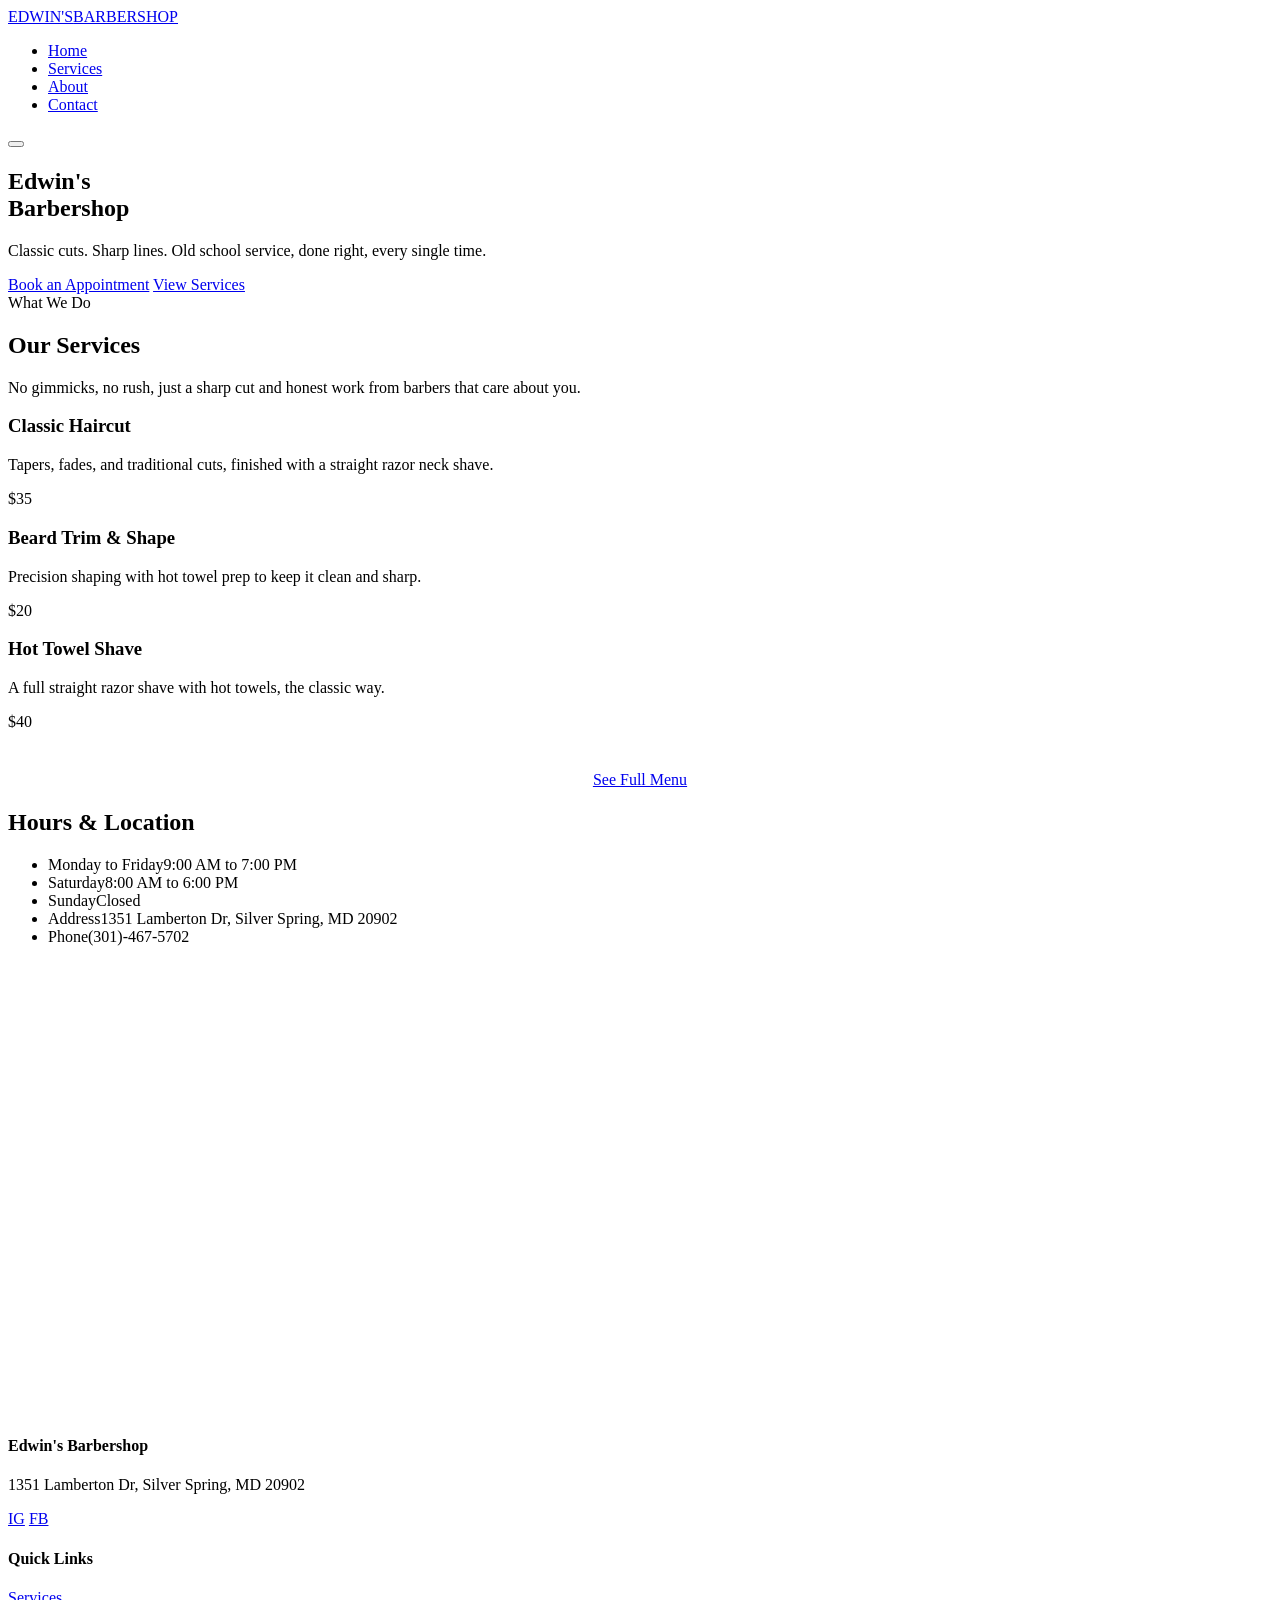
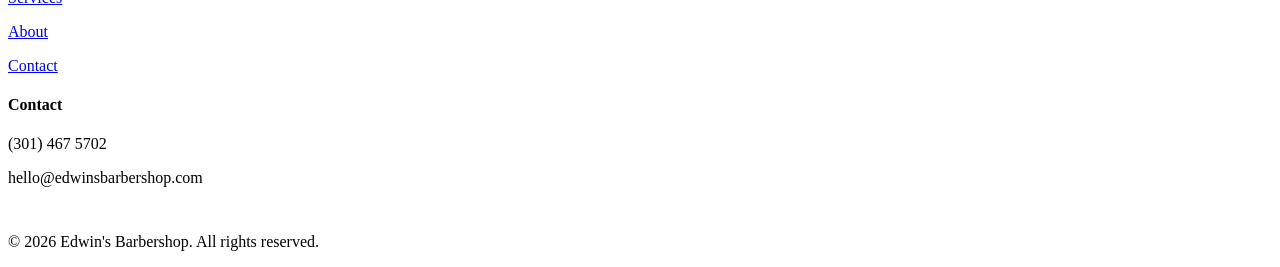
==== index.html @ c6deee6a "Add files via upload" ====
<!DOCTYPE html>
<html lang="en">
<head>
<meta charset="UTF-8">
<meta name="viewport" content="width=device-width, initial-scale=1.0">
<title>Edwin's Barbershop | Classic Cuts, Sharp Lines</title>
<meta name="description" content="Edwin's Barbershop. Classic haircuts, beard trims, and hot towel shaves. Walk ins welcome.">
<link rel="icon" href="images/favicon.ico" sizes="any">
<link rel="icon" type="image/png" sizes="32x32" href="images/favicon-32x32.png">
<link rel="icon" type="image/png" sizes="16x16" href="images/favicon-16x16.png">
<link rel="apple-touch-icon" href="images/apple-touch-icon.png">
<link rel="preconnect" href="https://fonts.googleapis.com">
<link href="https://fonts.googleapis.com/css2?family=Bebas+Neue&family=Libre+Baskerville:ital,wght@0,400;0,700;1,400&display=swap" rel="stylesheet">
<link rel="stylesheet" href="css/style.css">
</head>
<body>

<header class="site-header">
  <div class="nav-inner">
    <a href="index.html" class="logo">EDWIN'S<span>BARBERSHOP</span></a>
    <ul class="nav-links">
      <li><a href="index.html" class="active">Home</a></li>
      <li><a href="services.html">Services</a></li>
      <li><a href="about.html">About</a></li>
      <li><a href="contact.html">Contact</a></li>
    </ul>
    <button class="menu-toggle" aria-label="Toggle menu"><span></span><span></span><span></span></button>
  </div>
</header>

<section class="hero">
  <div class="hero-photo"></div>
  <div class="hero-content">
    <h1>Edwin's<br>Barbershop</h1>
    <p class="lead">Classic cuts. Sharp lines. Old school service, done right, every single time.</p>
    <div class="hero-actions">
      <a href="contact.html" class="btn">Book an Appointment</a>
      <a href="services.html" class="btn btn-outline">View Services</a>
    </div>
  </div>
</section>

<div class="pole-divider"></div>

<section>
  <div class="container">
    <div class="section-head">
      <span class="eyebrow">What We Do</span>
      <h2>Our Services</h2>
      <p>No gimmicks, no rush, just a sharp cut and honest work from barbers that care about you.</p>
    </div>
    <div class="grid-3">
      <div class="card">
        <h3>Classic Haircut</h3>
        <p>Tapers, fades, and traditional cuts, finished with a straight razor neck shave.</p>
        <span class="price">$35</span>
      </div>
      <div class="card">
        <h3>Beard Trim &amp; Shape</h3>
        <p>Precision shaping with hot towel prep to keep it clean and sharp.</p>
        <span class="price">$20</span>
      </div>
      <div class="card">
        <h3>Hot Towel Shave</h3>
        <p>A full straight razor shave with hot towels, the classic way.</p>
        <span class="price">$40</span>
      </div>
    </div>
    <div style="text-align:center; margin-top:2.5rem;">
      <a href="services.html" class="btn btn-outline">See Full Menu</a>
    </div>
  </div>
</section>

<section>
  <div class="container">
    <div class="section-head">
      <h2>Hours &amp; Location</h2>
    </div>
    <div class="grid-2">
      <ul class="info-list">
        <li><span>Monday to Friday</span><span>9:00 AM to 7:00 PM</span></li>
        <li><span>Saturday</span><span>8:00 AM to 6:00 PM</span></li>
        <li><span>Sunday</span><span>Closed</span></li>
        <li><span>Address</span><span>1351 Lamberton Dr, Silver Spring, MD 20902</span></li>
        <li><span>Phone</span><span>(301)-467-5702</span></li>
      </ul>
      <div class="map-placeholder"><iframe src="https://www.google.com/maps/embed?pb=!1m18!1m12!1m3!1d3098.8753558044227!2d-77.03453072363095!3d39.04096127169382!2m3!1f0!2f0!3f0!3m2!1i1024!2i768!4f13.1!3m3!1m2!1s0x89b7cf72e9d12ccf%3A0x680ea83f534a2557!2s1351%20Lamberton%20Dr%2C%20Silver%20Spring%2C%20MD%2020902!5e0!3m2!1sen!2sus!4v1785054197834!5m2!1sen!2sus" width="600" height="450" style="border:0;" allowfullscreen="" loading="lazy" referrerpolicy="strict-origin-when-cross-origin"></iframe></div>
    </div>
  </div>
</section>

<footer class="site-footer">
  <div class="container">
    <div class="footer-grid">
      <div>
        <h4>Edwin's Barbershop</h4>
        <p>1351 Lamberton Dr, Silver Spring, MD 20902</p>
        <div class="social-row">
          <a href="#" aria-label="Instagram">IG</a>
          <a href="#" aria-label="Facebook">FB</a>
        </div>
      </div>
      <div>
        <h4>Quick Links</h4>
        <p><a href="services.html">Services</a></p>
        <p><a href="about.html">About</a></p>
        <p><a href="contact.html">Contact</a></p>
      </div>
      <div>
        <h4>Contact</h4>
        <p>(301) 467 5702</p>
        <p>hello@edwinsbarbershop.com</p>
      </div>
    </div>
    <div class="pole-divider" style="height:6px; margin-bottom:1.5rem;"></div>
    <p class="footer-bottom">&copy; 2026 Edwin's Barbershop. All rights reserved.</p>
  </div>
</footer>

<script src="js/script.js"></script>
</body>
</html>
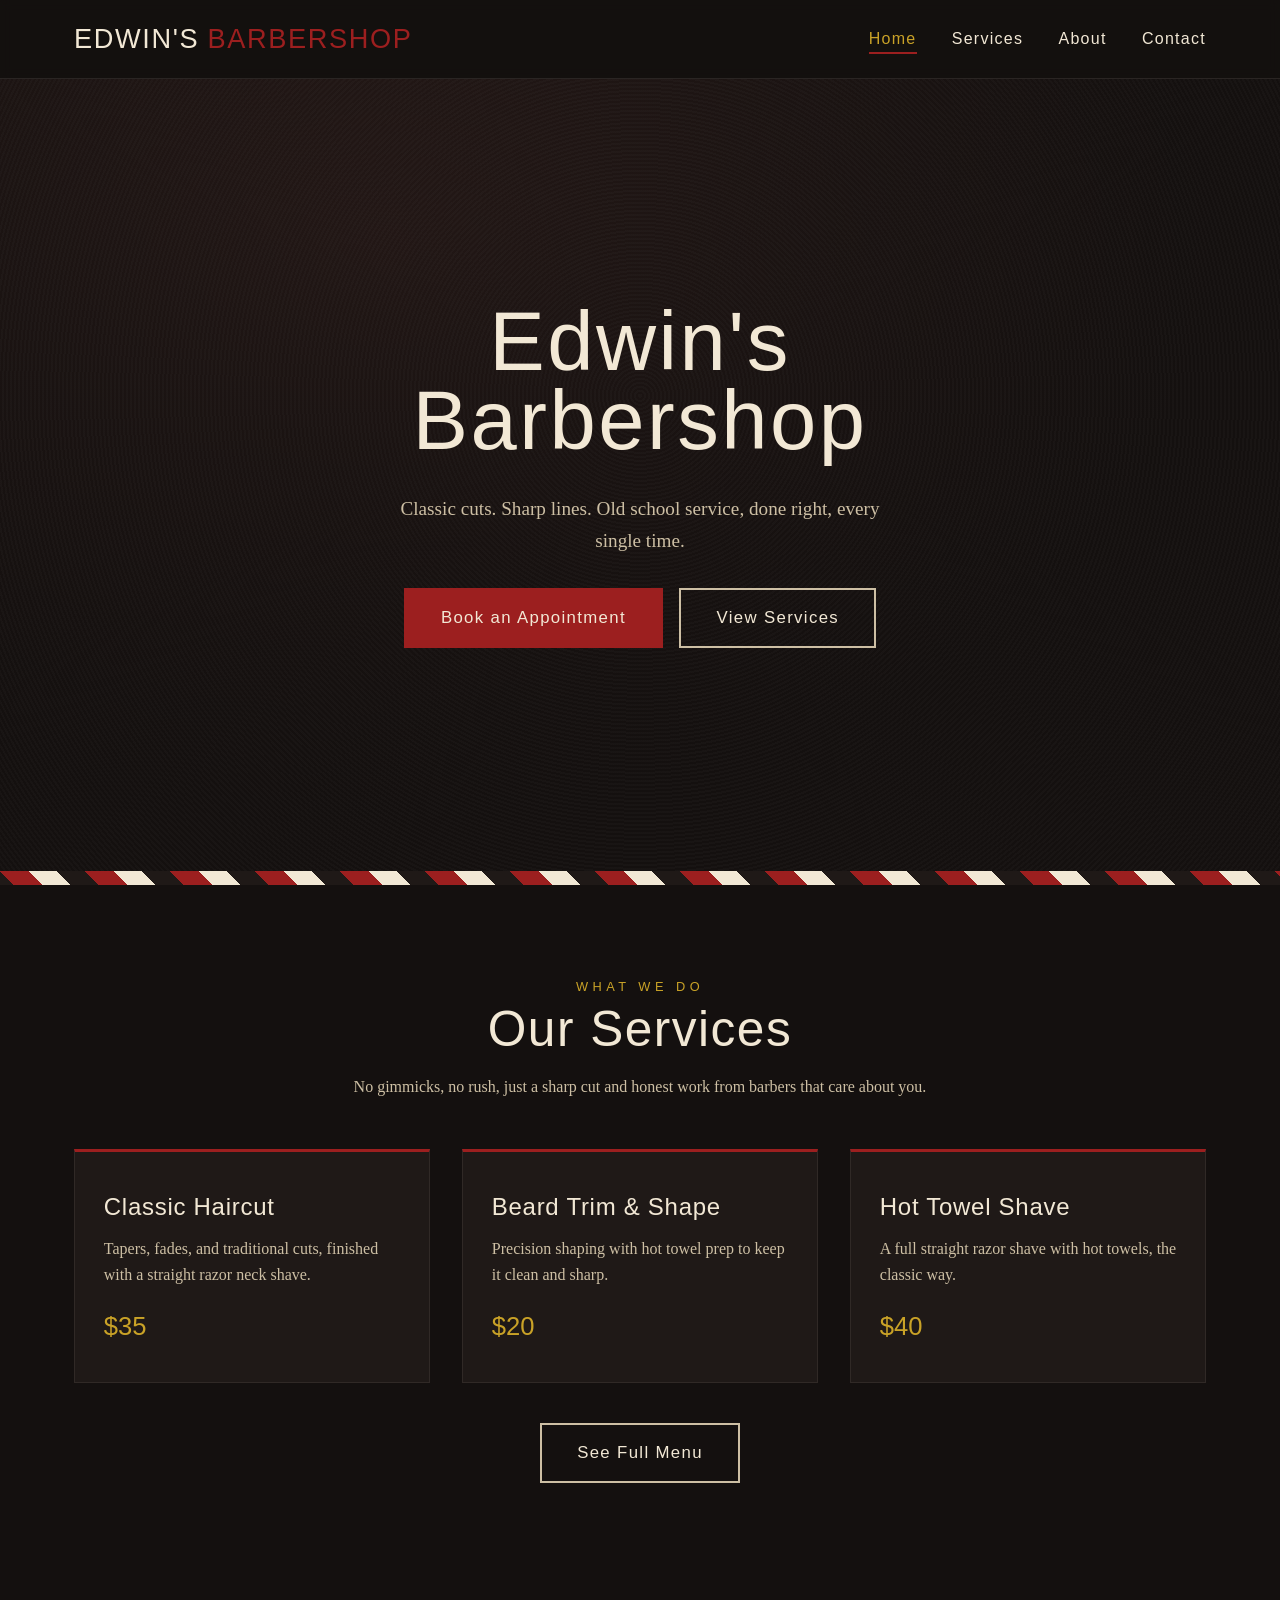
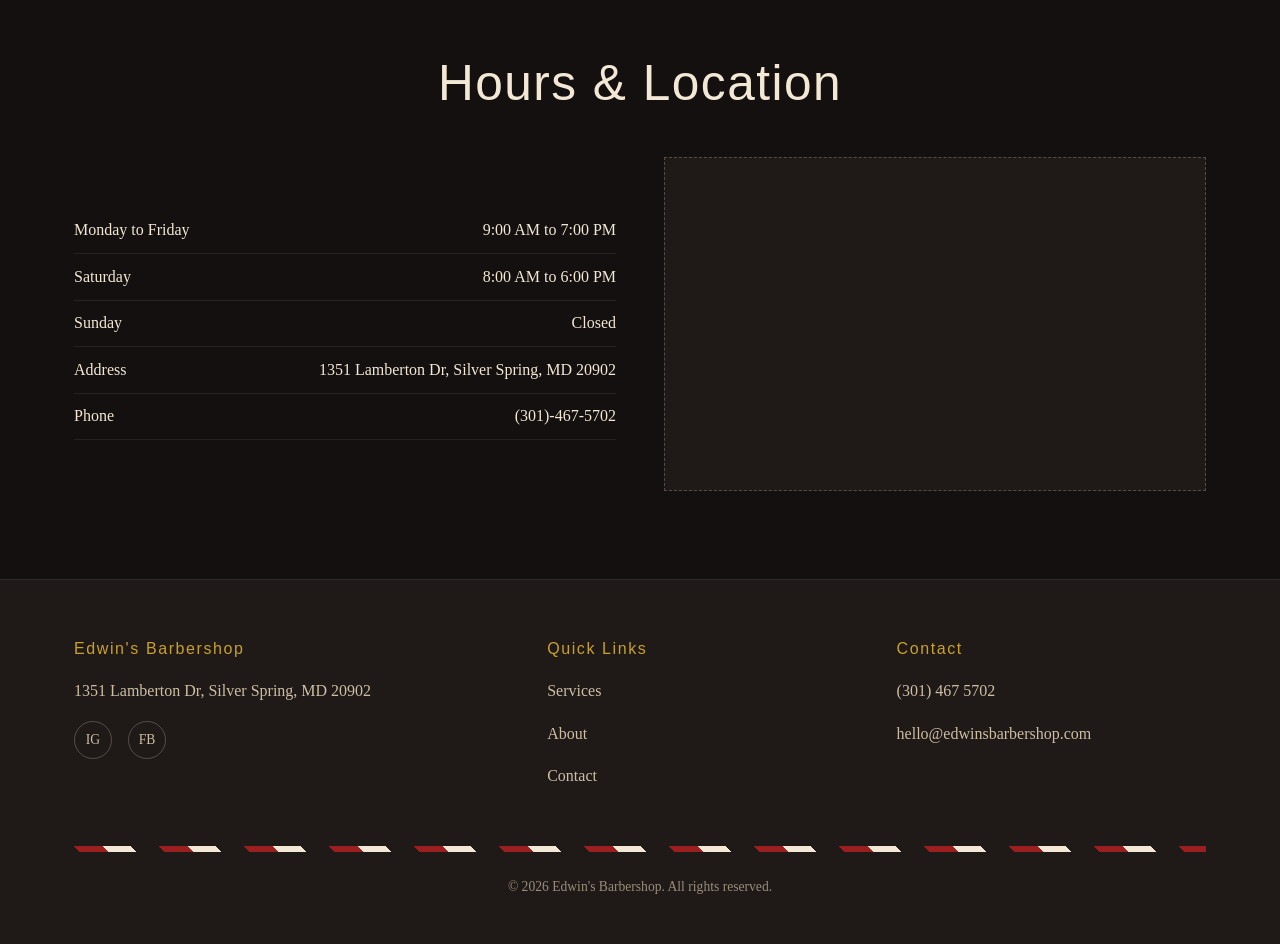
==== commit 0a101798: "Refactor map iframe for responsiveness and attributes Updated the map iframe for better responsivene" ====
--- a/index.html
+++ b/index.html
@@ -85,7 +85,13 @@
         <li><span>Address</span><span>1351 Lamberton Dr, Silver Spring, MD 20902</span></li>
         <li><span>Phone</span><span>(301)-467-5702</span></li>
       </ul>
-      <div class="map-placeholder"><iframe src="https://www.google.com/maps/embed?pb=!1m18!1m12!1m3!1d3098.8753558044227!2d-77.03453072363095!3d39.04096127169382!2m3!1f0!2f0!3f0!3m2!1i1024!2i768!4f13.1!3m3!1m2!1s0x89b7cf72e9d12ccf%3A0x680ea83f534a2557!2s1351%20Lamberton%20Dr%2C%20Silver%20Spring%2C%20MD%2020902!5e0!3m2!1sen!2sus!4v1785054197834!5m2!1sen!2sus" width="600" height="450" style="border:0;" allowfullscreen="" loading="lazy" referrerpolicy="strict-origin-when-cross-origin"></iframe></div>
+      <div class="map-placeholder"><iframe 
+  src="https://www.google.com/maps/embed?pb=!1m18!1m12!1m3!1d3098.8753558044227!2d-77.03453072363095!3d39.04096127169382!2m3!1f0!2f0!3f0!3m2!1i1024!2i768!4f13.1!3m3!1m2!1s0x89b7cf72e9d12ccf%3A0x680ea83f534a2557!2s1351%20Lamberton%20Dr%2C%20Silver%20Spring%2C%20MD%2020902!5e0!3m2!1sen!2sus!4v1785054197834!5m2!1sen!2sus"
+  style="border:0; width:100%; height:300px;"
+  allowfullscreen=""
+  loading="lazy"
+  referrerpolicy="strict-origin-when-cross-origin">
+</iframe>
     </div>
   </div>
 </section>
--- a/css/style.css
+++ b/css/style.css
@@ -0,0 +1,462 @@
+/* ===================================================================
+   EDWIN'S BARBERSHOP — shared stylesheet
+   Palette:  --black (#14100f) --black-soft (#1f1917) --red (#9c1f1f)
+             --red-dark (#6e1414) --cream (#f2e8d5) --gold (#c9a227)
+   Type:     Display  -> 'Bebas Neue'      (big condensed headlines)
+             Body     -> 'Libre Baskerville' (classic serif body copy)
+=================================================================== */
+
+:root {
+  --black: #14100f;
+  --black-soft: #1f1917;
+  --red: #9c1f1f;
+  --red-dark: #6e1414;
+  --cream: #f2e8d5;
+  --cream-dim: #cdbfa4;
+  --gold: #c9a227;
+  --brown: #2b1b14;
+
+  --font-display: 'Bebas Neue', sans-serif;
+  --font-body: 'Libre Baskerville', Georgia, serif;
+
+  --max-width: 1180px;
+}
+
+* { box-sizing: border-box; }
+html { scroll-behavior: smooth; }
+
+body {
+  margin: 0;
+  background: var(--black);
+  color: var(--cream);
+  font-family: var(--font-body);
+  line-height: 1.65;
+  -webkit-font-smoothing: antialiased;
+}
+
+img { max-width: 100%; display: block; }
+
+a {
+  color: inherit;
+  text-decoration: none;
+}
+
+h1, h2, h3, h4 {
+  font-family: var(--font-display);
+  letter-spacing: 0.03em;
+  margin: 0 0 0.4em;
+  color: var(--cream);
+  font-weight: 400;
+}
+
+h1 { font-size: clamp(2.8rem, 7vw, 5.2rem); line-height: 0.95; }
+h2 { font-size: clamp(2rem, 4.5vw, 3.1rem); line-height: 1; }
+h3 { font-size: 1.5rem; }
+
+p { margin: 0 0 1em; color: var(--cream-dim); }
+
+.eyebrow {
+  font-family: var(--font-display);
+  letter-spacing: 0.35em;
+  text-transform: uppercase;
+  font-size: 0.8rem;
+  color: var(--gold);
+  display: inline-block;
+  margin-bottom: 0.6em;
+}
+
+.container {
+  max-width: var(--max-width);
+  margin: 0 auto;
+  padding: 0 1.5rem;
+}
+
+section { padding: 5.5rem 0; }
+
+/* ---------- Buttons ---------- */
+.btn {
+  display: inline-block;
+  font-family: var(--font-display);
+  letter-spacing: 0.08em;
+  font-size: 1.05rem;
+  padding: 0.85em 2.1em;
+  border: 2px solid var(--red);
+  background: var(--red);
+  color: var(--cream);
+  cursor: pointer;
+  transition: background 0.25s ease, color 0.25s ease, transform 0.15s ease;
+}
+.btn:hover { background: var(--red-dark); transform: translateY(-2px); }
+
+.btn-outline {
+  background: transparent;
+  border-color: var(--cream-dim);
+}
+.btn-outline:hover {
+  background: var(--cream);
+  border-color: var(--cream);
+  color: var(--black);
+}
+
+/* ---------- Signature element: rotating barber-pole divider ---------- */
+.pole-divider {
+  height: 14px;
+  width: 100%;
+  background: repeating-linear-gradient(
+    45deg,
+    var(--red) 0 20px,
+    var(--cream) 20px 40px,
+    var(--black-soft) 40px 60px
+  );
+  background-size: 85px 85px;
+  animation: poleShift 3.2s linear infinite;
+}
+@keyframes poleShift {
+  from { background-position: 0 0; }
+  to   { background-position: 85px 0; }
+}
+@media (prefers-reduced-motion: reduce) {
+  .pole-divider { animation: none; }
+}
+
+/* ---------- Header / Nav ---------- */
+.site-header {
+  position: sticky;
+  top: 0;
+  z-index: 100;
+  background: rgba(20, 16, 15, 0.94);
+  border-bottom: 1px solid rgba(242, 232, 213, 0.1);
+  backdrop-filter: blur(6px);
+}
+.nav-inner {
+  max-width: var(--max-width);
+  margin: 0 auto;
+  padding: 0 1.5rem;
+  display: flex;
+  align-items: center;
+  justify-content: space-between;
+  height: 78px;
+}
+.logo {
+  font-family: var(--font-display);
+  font-size: 1.7rem;
+  letter-spacing: 0.06em;
+  display: flex;
+  align-items: baseline;
+  gap: 0.5rem;
+}
+.logo span { color: var(--red); }
+
+.nav-links {
+  display: flex;
+  gap: 2.2rem;
+  list-style: none;
+  margin: 0;
+  padding: 0;
+  font-family: var(--font-display);
+  letter-spacing: 0.08em;
+  font-size: 1rem;
+}
+.nav-links a {
+  position: relative;
+  padding: 0.3em 0;
+}
+.nav-links a::after {
+  content: '';
+  position: absolute;
+  left: 0; bottom: -2px;
+  width: 0%;
+  height: 2px;
+  background: var(--red);
+  transition: width 0.25s ease;
+}
+.nav-links a:hover::after,
+.nav-links a.active::after { width: 100%; }
+.nav-links a.active { color: var(--gold); }
+
+.nav-cta { display: flex; align-items: center; gap: 1.4rem; }
+.nav-cta .btn { padding: 0.6em 1.5em; font-size: 0.95rem; }
+
+.menu-toggle {
+  display: none;
+  flex-direction: column;
+  gap: 5px;
+  background: none;
+  border: none;
+  cursor: pointer;
+  padding: 0.4rem;
+}
+.menu-toggle span {
+  width: 26px;
+  height: 2px;
+  background: var(--cream);
+}
+
+@media (max-width: 860px) {
+  .nav-links {
+    position: absolute;
+    top: 78px; left: 0; right: 0;
+    background: var(--black-soft);
+    flex-direction: column;
+    gap: 0;
+    padding: 0.5rem 1.5rem 1.5rem;
+    display: none;
+    border-bottom: 1px solid rgba(242,232,213,0.1);
+  }
+  .nav-links.open { display: flex; }
+  .nav-links li { padding: 0.7rem 0; border-bottom: 1px solid rgba(242,232,213,0.06); }
+  .menu-toggle { display: flex; }
+  .nav-cta .btn-outline { display: none; }
+}
+
+/* ---------- Hero ---------- */
+.hero {
+  position: relative;
+  min-height: 88vh;
+  display: flex;
+  align-items: center;
+  background:
+    linear-gradient(180deg, rgba(20,16,15,0.55) 0%, rgba(20,16,15,0.88) 85%),
+    radial-gradient(ellipse at 30% 20%, #3a2320 0%, #14100f 65%);
+  overflow: hidden;
+}
+.hero::before {
+  /* subtle vignette / grain feel — swap with a real photo via .hero-photo */
+  content: '';
+  position: absolute; inset: 0;
+  background: repeating-radial-gradient(circle at 50% 40%, rgba(255,255,255,0.02) 0 2px, transparent 2px 4px);
+  pointer-events: none;
+}
+.hero-photo {
+  position: absolute; inset: 0;
+  background-size: cover;
+  background-position: center;
+  opacity: 0.35;
+  /* To use a real photo: set background-image: url('../images/hero.jpg'); on this element */
+}
+.hero-content {
+  position: relative;
+  z-index: 2;
+  max-width: 720px;
+  padding: 0 1.5rem;
+  margin: 0 auto;
+  text-align: center;
+}
+.hero-content .eyebrow { letter-spacing: 0.5em; }
+.hero-content p.lead {
+  font-size: 1.2rem;
+  color: var(--cream-dim);
+  max-width: 520px;
+  margin: 0 auto 2rem;
+}
+.hero-actions { display: flex; gap: 1rem; justify-content: center; flex-wrap: wrap; }
+
+/* ---------- Page header (non-home pages) ---------- */
+.page-header {
+  padding: 4.5rem 0 3rem;
+  text-align: center;
+  background: linear-gradient(180deg, var(--brown) 0%, var(--black) 100%);
+  border-bottom: 4px solid var(--red);
+}
+.page-header p { max-width: 560px; margin: 0 auto; }
+
+/* ---------- Cards / grid ---------- */
+.grid-3 {
+  display: grid;
+  grid-template-columns: repeat(3, 1fr);
+  gap: 2rem;
+}
+.grid-2 {
+  display: grid;
+  grid-template-columns: 1fr 1fr;
+  gap: 3rem;
+  align-items: center;
+}
+@media (max-width: 860px) {
+  .grid-3 { grid-template-columns: 1fr; }
+  .grid-2 { grid-template-columns: 1fr; }
+}
+
+.card {
+  background: var(--black-soft);
+  border: 1px solid rgba(242,232,213,0.08);
+  border-top: 3px solid var(--red);
+  padding: 2.2rem 1.8rem;
+  transition: transform 0.2s ease, border-color 0.2s ease;
+}
+.card:hover { transform: translateY(-4px); border-top-color: var(--gold); }
+.card .price {
+  font-family: var(--font-display);
+  color: var(--gold);
+  font-size: 1.6rem;
+  margin-top: 0.6rem;
+  display: block;
+}
+
+.photo-placeholder {
+  aspect-ratio: 4 / 5;
+  background:
+    linear-gradient(135deg, var(--brown) 25%, transparent 25%) -10px 0/ 20px 20px,
+    linear-gradient(225deg, var(--brown) 25%, transparent 25%) -10px 0/ 20px 20px,
+    var(--black-soft);
+  border: 1px dashed rgba(242,232,213,0.25);
+  display: flex;
+  align-items: center;
+  justify-content: center;
+  text-align: center;
+  color: var(--cream-dim);
+  font-family: var(--font-display);
+  letter-spacing: 0.1em;
+  font-size: 0.95rem;
+  padding: 1rem;
+}
+
+/* ---------- Section headings ---------- */
+.section-head {
+  text-align: center;
+  max-width: 620px;
+  margin: 0 auto 3rem;
+}
+
+/* ---------- Quote / about blurb ---------- */
+.quote {
+  font-family: var(--font-body);
+  font-style: italic;
+  font-size: 1.3rem;
+  color: var(--cream);
+  border-left: 3px solid var(--red);
+  padding-left: 1.4rem;
+  margin: 1.5rem 0;
+}
+
+/* ---------- Table (services list page) ---------- */
+.service-table { width: 100%; border-collapse: collapse; }
+.service-table th {
+  font-family: var(--font-display);
+  letter-spacing: 0.08em;
+  text-align: left;
+  color: var(--gold);
+  font-weight: 400;
+  padding: 0.8rem 0.5rem;
+  border-bottom: 2px solid var(--red);
+}
+.service-table td {
+  padding: 1.1rem 0.5rem;
+  border-bottom: 1px solid rgba(242,232,213,0.08);
+  color: var(--cream-dim);
+}
+.service-table td.name { color: var(--cream); font-weight: bold; }
+.service-table td.price {
+  color: var(--gold);
+  font-family: var(--font-display);
+  font-size: 1.2rem;
+  text-align: right;
+}
+
+/* ---------- Hours / info blocks ---------- */
+.info-list { list-style: none; margin: 0; padding: 0; }
+.info-list li {
+  display: flex;
+  justify-content: space-between;
+  padding: 0.6rem 0;
+  border-bottom: 1px solid rgba(242,232,213,0.08);
+}
+.info-list li span:last-child { color: var(--cream); }
+
+/* ---------- Form ---------- */
+.form-field { margin-bottom: 1.4rem; }
+.form-field label {
+  display: block;
+  font-family: var(--font-display);
+  letter-spacing: 0.06em;
+  color: var(--cream-dim);
+  margin-bottom: 0.4rem;
+  font-size: 0.95rem;
+}
+.form-field input,
+.form-field textarea {
+  width: 100%;
+  background: var(--black-soft);
+  border: 1px solid rgba(242,232,213,0.2);
+  color: var(--cream);
+  padding: 0.8em 1em;
+  font-family: var(--font-body);
+  font-size: 1rem;
+}
+.form-field input:focus,
+.form-field textarea:focus {
+  outline: none;
+  border-color: var(--red);
+}
+.form-field textarea { min-height: 140px; resize: vertical; }
+
+/* ---------- Map placeholder ---------- */
+.map-embed {
+  display: block;
+  width: 100%;
+  height: 320px;
+  border: 1px solid rgba(242,232,213,0.15);
+}
+@media (max-width: 860px) {
+  .map-embed { height: 260px; }
+}
+.map-placeholder {
+  height: 100%;
+  min-height: 320px;
+  background: var(--black-soft);
+  border: 1px dashed rgba(242,232,213,0.25);
+  display: flex;
+  align-items: center;
+  justify-content: center;
+  font-family: var(--font-display);
+  letter-spacing: 0.08em;
+  color: var(--cream-dim);
+  text-align: center;
+  padding: 1rem;
+}
+
+/* ---------- Footer ---------- */
+.site-footer {
+  background: var(--black-soft);
+  padding: 3.5rem 0 2rem;
+  border-top: 1px solid rgba(242,232,213,0.08);
+}
+.footer-grid {
+  display: grid;
+  grid-template-columns: 1.4fr 1fr 1fr;
+  gap: 2.5rem;
+  margin-bottom: 2.5rem;
+}
+@media (max-width: 860px) {
+  .footer-grid { grid-template-columns: 1fr; }
+}
+.footer-grid h4 {
+  font-size: 1rem;
+  letter-spacing: 0.1em;
+  color: var(--gold);
+  margin-bottom: 1rem;
+}
+.footer-grid p, .footer-grid a { color: var(--cream-dim); }
+.social-row { display: flex; gap: 1rem; margin-top: 0.8rem; }
+.social-row a {
+  border: 1px solid rgba(242,232,213,0.25);
+  border-radius: 50%;
+  width: 38px; height: 38px;
+  display: flex; align-items: center; justify-content: center;
+  font-size: 0.85rem;
+  transition: border-color 0.2s ease, color 0.2s ease;
+}
+.social-row a:hover { border-color: var(--red); color: var(--red); }
+
+.footer-bottom {
+  text-align: center;
+  font-size: 0.85rem;
+  color: var(--cream-dim);
+  opacity: 0.7;
+}
+
+/* Focus visibility for accessibility */
+a:focus-visible, button:focus-visible, input:focus-visible, textarea:focus-visible {
+  outline: 2px solid var(--gold);
+  outline-offset: 2px;
+}
